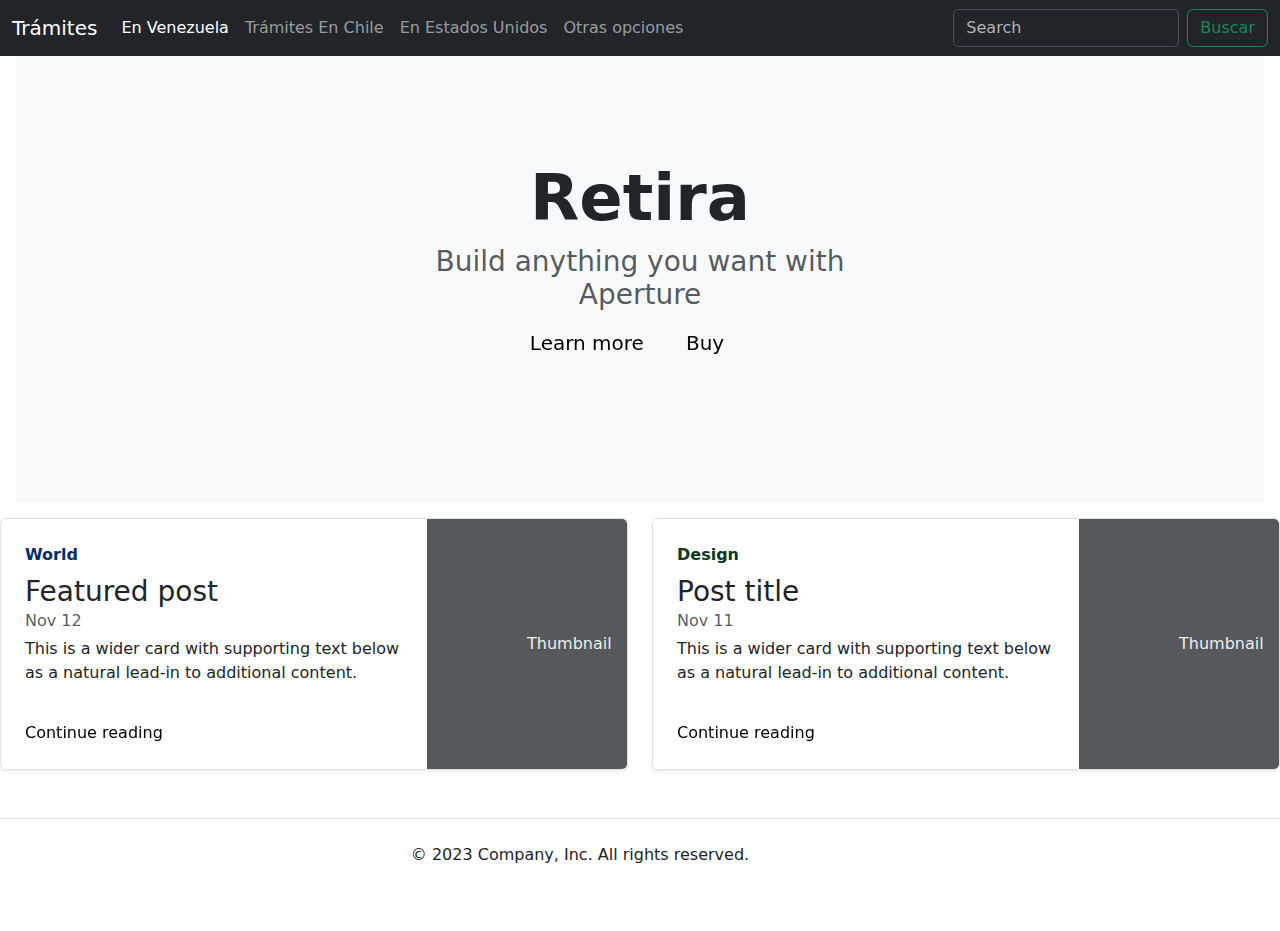
==== Pages/En Chile.html @ 6c98caf9 "update" ====
<!DOCTYPE html>
<html lang="en">

<head>
    <meta charset="UTF-8">
    <meta name="viewport" content="width=device-width, initial-scale=1.0">
    <title>Mundo Idiomas | Pruebas Finales</title>
    <link rel="stylesheet" href="../Styles/Boostrap/bootstrap.min.css">
    <link rel="stylesheet" href="../Styles/estilos.css">
    <link rel="shortcut icon" href="../Multimedia/Imagenes/dia-turismo-dibujado-mano-hitos_23-2148275894.jpg"
        type="image/x-icon">
</head>

<body>
    <header data-bs-theme="dark">
        <nav class="navbar navbar-expand-md navbar-dark fixed-top bg-dark">
            <div class="container-fluid">
                <a class="navbar-brand" href="#">Trámites</a>
                <button class="navbar-toggler" type="button" data-bs-toggle="collapse" data-bs-target="#navbarCollapse"
                    aria-controls="navbarCollapse" aria-expanded="false" aria-label="Toggle navigation">
                    <span class="navbar-toggler-icon"></span>
                </button>
                <div class="collapse navbar-collapse" id="navbarCollapse">
                    <ul class="navbar-nav me-auto mb-2 mb-md-0">
                        <li class="nav-item">
                            <a class="nav-link active" aria-current="page" href="test-de-nivelacion.html">En
                                Venezuela</a>
                        </li>
                        <li class="nav-item">
                            <a class="nav-link" href="./pruebas-finales.html">Trámites En Chile</a>
                        </li>
                        <li class="nav-item">
                            <a class="nav-link" href="./soporte.html">En Estados Unidos</a>
                        </li>
                        <li class="nav-item">
                            <a class="nav-link" href="./sobre-nosotros.html">Otras opciones</a>
                        </li>
                    </ul>
                    <form class="d-flex" role="search">
                        <input class="form-control me-2" type="search" placeholder="Search" aria-label="Search">
                        <button class="btn btn-outline-success" type="submit">Buscar</button>
                    </form>
                </div>
            </div>
        </nav>
    </header>

    <main>
        <div class="position-relative overflow-hidden p-3 p-md-5 m-md-3 text-center bg-body-tertiary">
            <div class="col-md-6 p-lg-5 mx-auto my-5">
                <h1 class="display-3 fw-bold">Retira</h1>
                <h3 class="fw-normal text-muted mb-3">Build anything you want with Aperture</h3>
                <div class="d-flex gap-3 justify-content-center lead fw-normal">
                    <a class="icon-link" href="#">
                        Learn more
                        <svg class="bi">
                            <use xlink:href="#chevron-right"></use>
                        </svg>
                    </a>
                    <a class="icon-link" href="#">
                        Buy
                        <svg class="bi">
                            <use xlink:href="#chevron-right"></use>
                        </svg>
                    </a>
                </div>
            </div>
            <div class="product-device shadow-sm d-none d-md-block"></div>
            <div class="product-device product-device-2 shadow-sm d-none d-md-block"></div>
        </div>

        <div class="row mb-2">
            <div class="col-md-6">
                <div
                    class="row g-0 border rounded overflow-hidden flex-md-row mb-4 shadow-sm h-md-250 position-relative">
                    <div class="col p-4 d-flex flex-column position-static">
                        <strong class="d-inline-block mb-2 text-primary-emphasis">World</strong>
                        <h3 class="mb-0">Featured post</h3>
                        <div class="mb-1 text-body-secondary">Nov 12</div>
                        <p class="card-text mb-auto">This is a wider card with supporting text below as a natural
                            lead-in to additional content.</p>
                        <a href="#" class="icon-link gap-1 icon-link-hover stretched-link">
                            Continue reading
                            <svg class="bi">
                                <use xlink:href="#chevron-right"></use>
                            </svg>
                        </a>
                    </div>
                    <div class="col-auto d-none d-lg-block">
                        <svg class="bd-placeholder-img" width="200" height="250" xmlns="http://www.w3.org/2000/svg"
                            role="img" aria-label="Placeholder: Thumbnail" preserveAspectRatio="xMidYMid slice"
                            focusable="false">
                            <title>Placeholder</title>
                            <rect width="100%" height="100%" fill="#55595c"></rect><text x="50%" y="50%" fill="#eceeef"
                                dy=".3em">Thumbnail</text>
                        </svg>
                    </div>
                </div>
            </div>
            <div class="col-md-6">
                <div
                    class="row g-0 border rounded overflow-hidden flex-md-row mb-4 shadow-sm h-md-250 position-relative">
                    <div class="col p-4 d-flex flex-column position-static">
                        <strong class="d-inline-block mb-2 text-success-emphasis">Design</strong>
                        <h3 class="mb-0">Post title</h3>
                        <div class="mb-1 text-body-secondary">Nov 11</div>
                        <p class="mb-auto">This is a wider card with supporting text below as a natural lead-in to
                            additional content.</p>
                        <a href="#" class="icon-link gap-1 icon-link-hover stretched-link">
                            Continue reading
                            <svg class="bi">
                                <use xlink:href="#chevron-right"></use>
                            </svg>
                        </a>
                    </div>
                    <div class="col-auto d-none d-lg-block">
                        <svg class="bd-placeholder-img" width="200" height="250" xmlns="http://www.w3.org/2000/svg"
                            role="img" aria-label="Placeholder: Thumbnail" preserveAspectRatio="xMidYMid slice"
                            focusable="false">
                            <title>Placeholder</title>
                            <rect width="100%" height="100%" fill="#55595c"></rect><text x="50%" y="50%" fill="#eceeef"
                                dy=".3em">Thumbnail</text>
                        </svg>
                    </div>
    </main>
    <footer>
        <div class="d-flex flex-column flex-sm-row justify-content-center py-4 my-4 border-top">
            <p>© 2023 Company, Inc. All rights reserved.</p>
            <ul class="list-unstyled d-flex">
                <li class="ms-3"><a class="link-body-emphasis" href="#"><svg class="bi" width="24" height="24">
                            <use xlink:href="#twitter"></use>
                        </svg></a></li>
                <li class="ms-3"><a class="link-body-emphasis" href="#"><svg class="bi" width="24" height="24">
                            <use xlink:href="#instagram"></use>
                        </svg></a></li>
                <li class="ms-3"><a class="link-body-emphasis" href="#"><svg class="bi" width="24" height="24">
                            <use xlink:href="#facebook"></use>
                        </svg></a></li>
            </ul>
        </div>
    </footer>
    </div>
    <script src="./js/bootstrap.min.js"></script>
</body>



</html>
---- Styles/estilos.css ----
@font-face {
    font-family: "estilo";
    src: url(../Multimedia/Font/letters_for_learners/Letters\ for\ Learners.ttf);
}

a {
    text-decoration: none;
    color: black;

}

.aside {
    background-color: darkblue;
}

.menu {
    background-color: chocolate;
    grid-column: 2/4;
}

.footer {
    background-color: brown;
    grid-column: 1/4;
}

.ColorBlanco {
    color: aliceblue;
    text-align: center;
}

.Paises {
    display: flex;
    justify-content: space-evenly;

}

.imagenbanderas {
    width: 100px;
    display: flex;
}

.estilodeelementos {
    text-align: end;
    font-size: x-large;
}
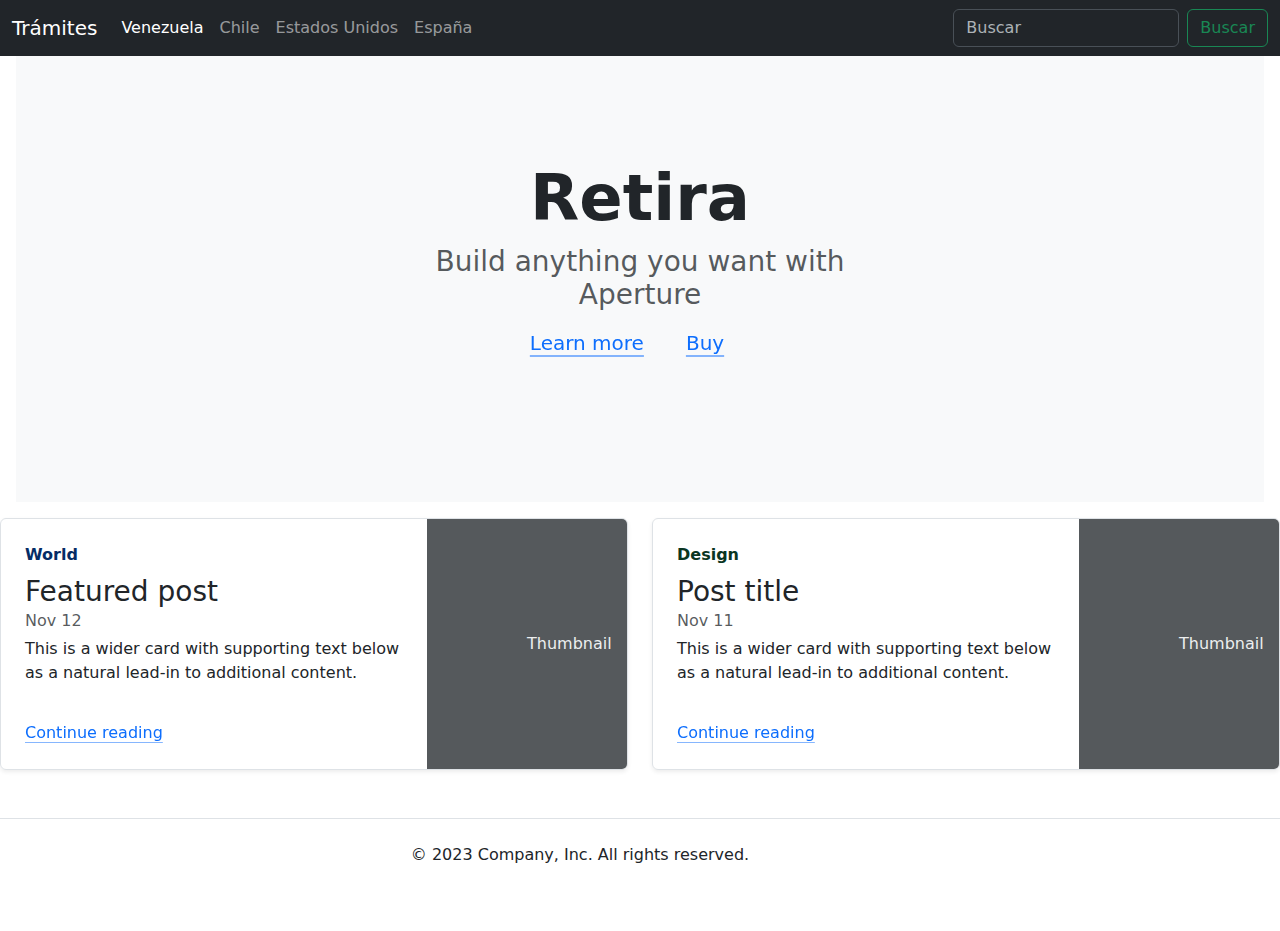
==== commit 815f9bc3: "entrega final" ====
--- a/Pages/En Chile.html
+++ b/Pages/En Chile.html
@@ -4,10 +4,10 @@
 <head>
     <meta charset="UTF-8">
     <meta name="viewport" content="width=device-width, initial-scale=1.0">
-    <title>Mundo Idiomas | Pruebas Finales</title>
+    <title>Para Venezolanos | En Chile</title>
     <link rel="stylesheet" href="../Styles/Boostrap/bootstrap.min.css">
     <link rel="stylesheet" href="../Styles/estilos.css">
-    <link rel="shortcut icon" href="../Multimedia/Imagenes/dia-turismo-dibujado-mano-hitos_23-2148275894.jpg"
+    <link rel="shortcut icon" href="../Multimedia/Imagenes/Retiros AFP.png"
         type="image/x-icon">
 </head>
 
@@ -15,7 +15,7 @@
     <header data-bs-theme="dark">
         <nav class="navbar navbar-expand-md navbar-dark fixed-top bg-dark">
             <div class="container-fluid">
-                <a class="navbar-brand" href="#">Trámites</a>
+                <a class="navbar-brand" href="../index.html">Trámites</a>
                 <button class="navbar-toggler" type="button" data-bs-toggle="collapse" data-bs-target="#navbarCollapse"
                     aria-controls="navbarCollapse" aria-expanded="false" aria-label="Toggle navigation">
                     <span class="navbar-toggler-icon"></span>
@@ -23,21 +23,20 @@
                 <div class="collapse navbar-collapse" id="navbarCollapse">
                     <ul class="navbar-nav me-auto mb-2 mb-md-0">
                         <li class="nav-item">
-                            <a class="nav-link active" aria-current="page" href="test-de-nivelacion.html">En
-                                Venezuela</a>
+                            <a class="nav-link active" aria-current="page" href="./En Venezuela.html">Venezuela</a>
                         </li>
                         <li class="nav-item">
-                            <a class="nav-link" href="./pruebas-finales.html">Trámites En Chile</a>
+                            <a class="nav-link" href="#">Chile</a>
                         </li>
                         <li class="nav-item">
-                            <a class="nav-link" href="./soporte.html">En Estados Unidos</a>
+                            <a class="nav-link" href="./En Estados Unidos.html">Estados Unidos</a>
                         </li>
                         <li class="nav-item">
-                            <a class="nav-link" href="./sobre-nosotros.html">Otras opciones</a>
+                            <a class="nav-link" href="./En España.html">España</a>
                         </li>
                     </ul>
                     <form class="d-flex" role="search">
-                        <input class="form-control me-2" type="search" placeholder="Search" aria-label="Search">
+                        <input class="form-control me-2" type="search" placeholder="Buscar" aria-label="Search">
                         <button class="btn btn-outline-success" type="submit">Buscar</button>
                     </form>
                 </div>
--- a/Styles/estilos.css
+++ b/Styles/estilos.css
@@ -1,45 +1 @@
-@font-face {
-    font-family: "estilo";
-    src: url(../Multimedia/Font/letters_for_learners/Letters\ for\ Learners.ttf);
 }
-
-a {
-    text-decoration: none;
-    color: black;
-
-}
-
-.aside {
-    background-color: darkblue;
-}
-
-.menu {
-    background-color: chocolate;
-    grid-column: 2/4;
-}
-
-.footer {
-    background-color: brown;
-    grid-column: 1/4;
-}
-
-.ColorBlanco {
-    color: aliceblue;
-    text-align: center;
-}
-
-.Paises {
-    display: flex;
-    justify-content: space-evenly;
-
-}
-
-.imagenbanderas {
-    width: 100px;
-    display: flex;
-}
-
-.estilodeelementos {
-    text-align: end;
-    font-size: x-large;
-}
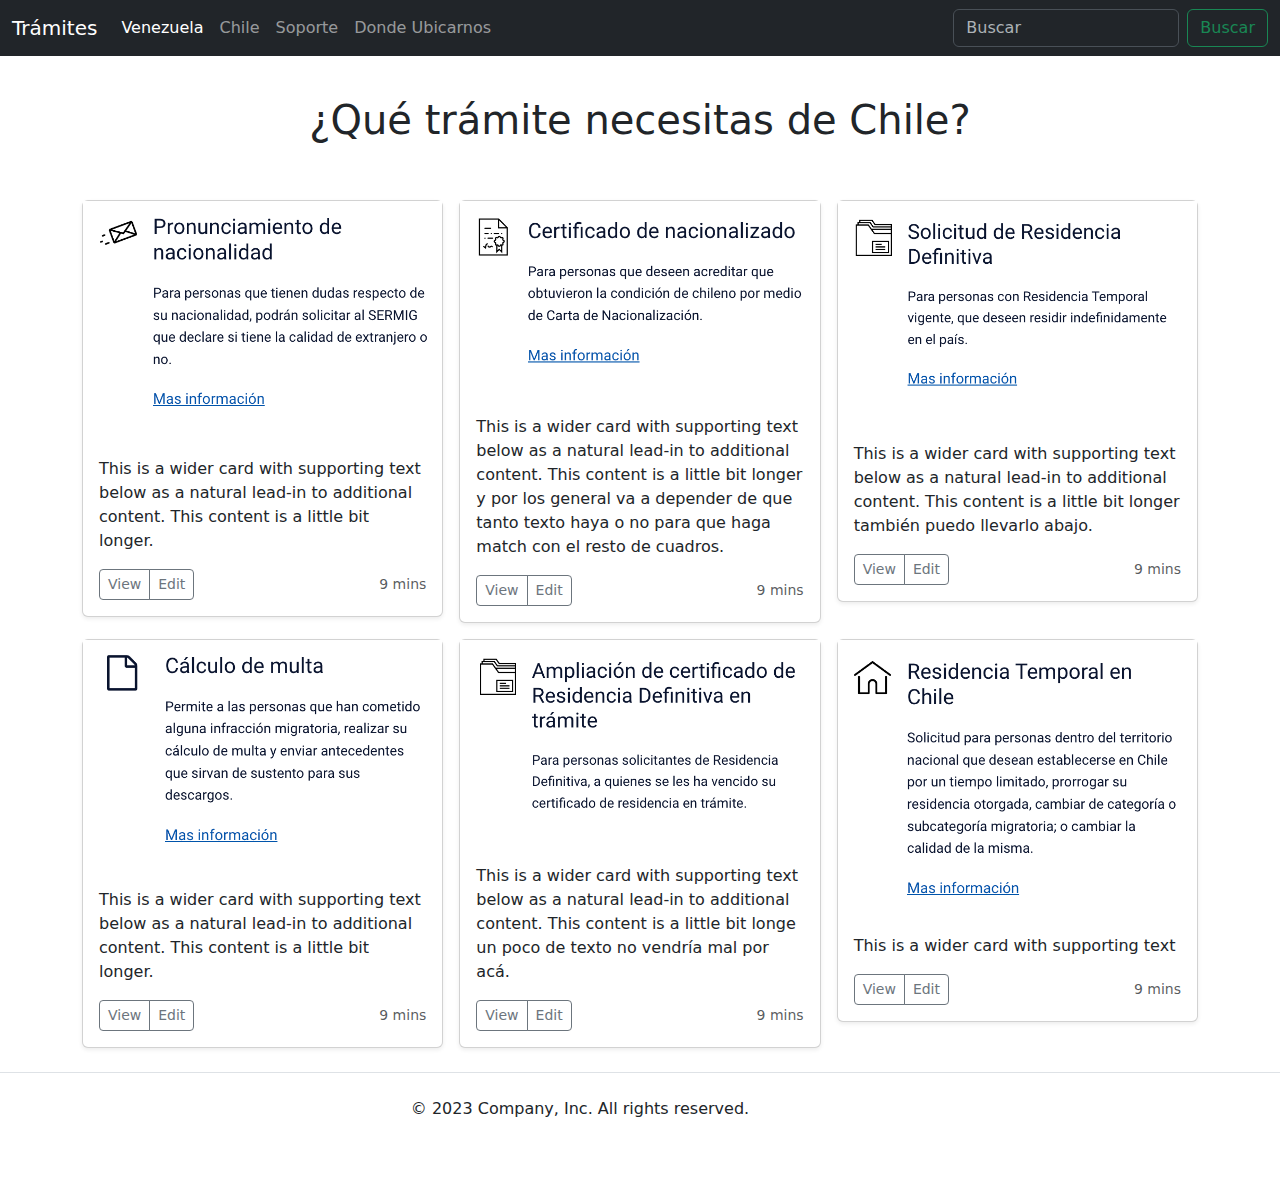
==== commit 4089f4a0: "Final update" ====
--- a/Pages/En Chile.html
+++ b/Pages/En Chile.html
@@ -4,11 +4,13 @@
 <head>
     <meta charset="UTF-8">
     <meta name="viewport" content="width=device-width, initial-scale=1.0">
+    <meta name="description"
+        content="Trámites migratorios para venezolanos en Chile. Asesoría y guía para facilitar tu proceso de migración.">
+    <meta name="keywords" content=" Venezolanos Trámites Chile Retiro AFP Dinero">
     <title>Para Venezolanos | En Chile</title>
     <link rel="stylesheet" href="../Styles/Boostrap/bootstrap.min.css">
     <link rel="stylesheet" href="../Styles/estilos.css">
-    <link rel="shortcut icon" href="../Multimedia/Imagenes/Retiros AFP.png"
-        type="image/x-icon">
+    <link rel="shortcut icon" href="../Multimedia/Imagenes/Retiros AFP.png" type="image/x-icon">
 </head>
 
 <body>
@@ -29,10 +31,10 @@
                             <a class="nav-link" href="#">Chile</a>
                         </li>
                         <li class="nav-item">
-                            <a class="nav-link" href="./En Estados Unidos.html">Estados Unidos</a>
+                            <a class="nav-link" href="./En Estados Unidos.html">Soporte</a>
                         </li>
                         <li class="nav-item">
-                            <a class="nav-link" href="./En España.html">España</a>
+                            <a class="nav-link" href="./En España.html">Donde Ubicarnos</a>
                         </li>
                     </ul>
                     <form class="d-flex" role="search">
@@ -43,84 +45,125 @@
             </div>
         </nav>
     </header>
+    <br>
+    <main>
+        <br>
+        <br>
+        <br>
+        <div>
+            <figure class="text-center">
+                <blockquote class="blockquote">
+                    <h1>¿Qué trámite necesitas de Chile?</h1>
+                </blockquote>
+                <br>
+        </div>
+        <div class="container">
+            <div class="row row-cols-1 row-cols-sm-2 row-cols-md-3 g-3">
+                <div class="col">
+                    <div class="card shadow-sm">
+                        <img src="../Multimedia/Imagenes/Captura de pantalla 2024-01-30 a la(s) 4.59.42 p. m..png"
+                            alt="Tramite 2">
+                        <div class="card-body">
+                            <p class="card-text">This is a wider card with supporting text below as a natural lead-in to
+                                additional content. This content is a little bit longer.</p>
+                            <div class="d-flex justify-content-between align-items-center">
+                                <div class="btn-group">
+                                    <button type="button" class="btn btn-sm btn-outline-secondary">View</button>
+                                    <button type="button" class="btn btn-sm btn-outline-secondary">Edit</button>
+                                </div>
+                                <small class="text-body-secondary">9 mins</small>
+                            </div>
+                        </div>
+                    </div>
+                </div>
+                <div class="col">
+                    <div class="card shadow-sm">
+                        <img src="../Multimedia/Imagenes/Captura de pantalla 2024-01-30 a la(s) 4.59.31 p. m..png"
+                            alt="Tramite 2">
+                        <div class="card-body">
+                            <p class="card-text">This is a wider card with supporting text below as a natural lead-in to
+                                additional content. This content is a little bit longer y por los general va a depender de que tanto texto haya o no para que haga match con el resto de cuadros.</p>
+                            <div class="d-flex justify-content-between align-items-center">
+                                <div class="btn-group">
+                                    <button type="button" class="btn btn-sm btn-outline-secondary">View</button>
+                                    <button type="button" class="btn btn-sm btn-outline-secondary">Edit</button>
+                                </div>
+                                <small class="text-body-secondary">9 mins</small>
+                            </div>
+                        </div>
+                    </div>
+                </div>
+                <div class="col">
+                    <div class="card shadow-sm">
+                        <img src="../Multimedia/Imagenes/Captura de pantalla 2024-01-30 a la(s) 4.58.24 p. m..png"
+                            alt="tramite 3">
+                        <div class="card-body">
+                            <p class="card-text">This is a wider card with supporting text below as a natural lead-in to
+                                additional content. This content is a little bit longer también puedo llevarlo abajo.</p>
+                            <div class="d-flex justify-content-between align-items-center">
+                                <div class="btn-group">
+                                    <button type="button" class="btn btn-sm btn-outline-secondary">View</button>
+                                    <button type="button" class="btn btn-sm btn-outline-secondary">Edit</button>
+                                </div>
+                                <small class="text-body-secondary">9 mins</small>
+                            </div>
+                        </div>
+                    </div>
+                </div>
 
-    <main>
-        <div class="position-relative overflow-hidden p-3 p-md-5 m-md-3 text-center bg-body-tertiary">
-            <div class="col-md-6 p-lg-5 mx-auto my-5">
-                <h1 class="display-3 fw-bold">Retira</h1>
-                <h3 class="fw-normal text-muted mb-3">Build anything you want with Aperture</h3>
-                <div class="d-flex gap-3 justify-content-center lead fw-normal">
-                    <a class="icon-link" href="#">
-                        Learn more
-                        <svg class="bi">
-                            <use xlink:href="#chevron-right"></use>
-                        </svg>
-                    </a>
-                    <a class="icon-link" href="#">
-                        Buy
-                        <svg class="bi">
-                            <use xlink:href="#chevron-right"></use>
-                        </svg>
-                    </a>
+                <div class="col">
+                    <div class="card shadow-sm">
+                        <img src="../Multimedia/Imagenes/Captura de pantalla 2024-01-30 a la(s) 4.58.53 p. m..png"
+                            alt="Tramite 4">
+                        <div class="card-body">
+                            <p class="card-text">This is a wider card with supporting text below as a natural lead-in to
+                                additional content. This content is a little bit longer.</p>
+                            <div class="d-flex justify-content-between align-items-center">
+                                <div class="btn-group">
+                                    <button type="button" class="btn btn-sm btn-outline-secondary">View</button>
+                                    <button type="button" class="btn btn-sm btn-outline-secondary">Edit</button>
+                                </div>
+                                <small class="text-body-secondary">9 mins</small>
+                            </div>
+                        </div>
+                    </div>
                 </div>
-            </div>
-            <div class="product-device shadow-sm d-none d-md-block"></div>
-            <div class="product-device product-device-2 shadow-sm d-none d-md-block"></div>
-        </div>
-
-        <div class="row mb-2">
-            <div class="col-md-6">
-                <div
-                    class="row g-0 border rounded overflow-hidden flex-md-row mb-4 shadow-sm h-md-250 position-relative">
-                    <div class="col p-4 d-flex flex-column position-static">
-                        <strong class="d-inline-block mb-2 text-primary-emphasis">World</strong>
-                        <h3 class="mb-0">Featured post</h3>
-                        <div class="mb-1 text-body-secondary">Nov 12</div>
-                        <p class="card-text mb-auto">This is a wider card with supporting text below as a natural
-                            lead-in to additional content.</p>
-                        <a href="#" class="icon-link gap-1 icon-link-hover stretched-link">
-                            Continue reading
-                            <svg class="bi">
-                                <use xlink:href="#chevron-right"></use>
-                            </svg>
-                        </a>
+                <div class="col">
+                    <div class="card shadow-sm">
+                        <img src="../Multimedia/Imagenes/Captura de pantalla 2024-01-30 a la(s) 4.59.03 p. m..png"
+                            alt="Tramite 5">
+                        <div class="card-body">
+                            <p class="card-text">This is a wider card with supporting text below as a natural lead-in to
+                                additional content. This content is a little bit longe un poco de texto no vendría mal por acá.</p>
+                            <div class="d-flex justify-content-between align-items-center">
+                                <div class="btn-group">
+                                    <button type="button" class="btn btn-sm btn-outline-secondary">View</button>
+                                    <button type="button" class="btn btn-sm btn-outline-secondary">Edit</button>
+                                </div>
+                                <small class="text-body-secondary">9 mins</small>
+                            </div>
+                        </div>
                     </div>
-                    <div class="col-auto d-none d-lg-block">
-                        <svg class="bd-placeholder-img" width="200" height="250" xmlns="http://www.w3.org/2000/svg"
-                            role="img" aria-label="Placeholder: Thumbnail" preserveAspectRatio="xMidYMid slice"
-                            focusable="false">
-                            <title>Placeholder</title>
-                            <rect width="100%" height="100%" fill="#55595c"></rect><text x="50%" y="50%" fill="#eceeef"
-                                dy=".3em">Thumbnail</text>
-                        </svg>
+                </div>
+                <div class="col">
+                    <div class="card shadow-sm">
+                        <img src="../Multimedia/Imagenes/Captura de pantalla 2024-01-30 a la(s) 4.59.16 p. m..png"
+                            alt="Tramite 6">
+                        <div class="card-body">
+                            <p class="card-text">This is a wider card with supporting text</p>
+                            <div class="d-flex justify-content-between align-items-center">
+                                <div class="btn-group">
+                                    <button type="button" class="btn btn-sm btn-outline-secondary">View</button>
+                                    <button type="button" class="btn btn-sm btn-outline-secondary">Edit</button>
+                                </div>
+                                <small class="text-body-secondary">9 mins</small>
+                            </div>
+                        </div>
                     </div>
                 </div>
             </div>
-            <div class="col-md-6">
-                <div
-                    class="row g-0 border rounded overflow-hidden flex-md-row mb-4 shadow-sm h-md-250 position-relative">
-                    <div class="col p-4 d-flex flex-column position-static">
-                        <strong class="d-inline-block mb-2 text-success-emphasis">Design</strong>
-                        <h3 class="mb-0">Post title</h3>
-                        <div class="mb-1 text-body-secondary">Nov 11</div>
-                        <p class="mb-auto">This is a wider card with supporting text below as a natural lead-in to
-                            additional content.</p>
-                        <a href="#" class="icon-link gap-1 icon-link-hover stretched-link">
-                            Continue reading
-                            <svg class="bi">
-                                <use xlink:href="#chevron-right"></use>
-                            </svg>
-                        </a>
-                    </div>
-                    <div class="col-auto d-none d-lg-block">
-                        <svg class="bd-placeholder-img" width="200" height="250" xmlns="http://www.w3.org/2000/svg"
-                            role="img" aria-label="Placeholder: Thumbnail" preserveAspectRatio="xMidYMid slice"
-                            focusable="false">
-                            <title>Placeholder</title>
-                            <rect width="100%" height="100%" fill="#55595c"></rect><text x="50%" y="50%" fill="#eceeef"
-                                dy=".3em">Thumbnail</text>
-                        </svg>
-                    </div>
+
+
     </main>
     <footer>
         <div class="d-flex flex-column flex-sm-row justify-content-center py-4 my-4 border-top">
